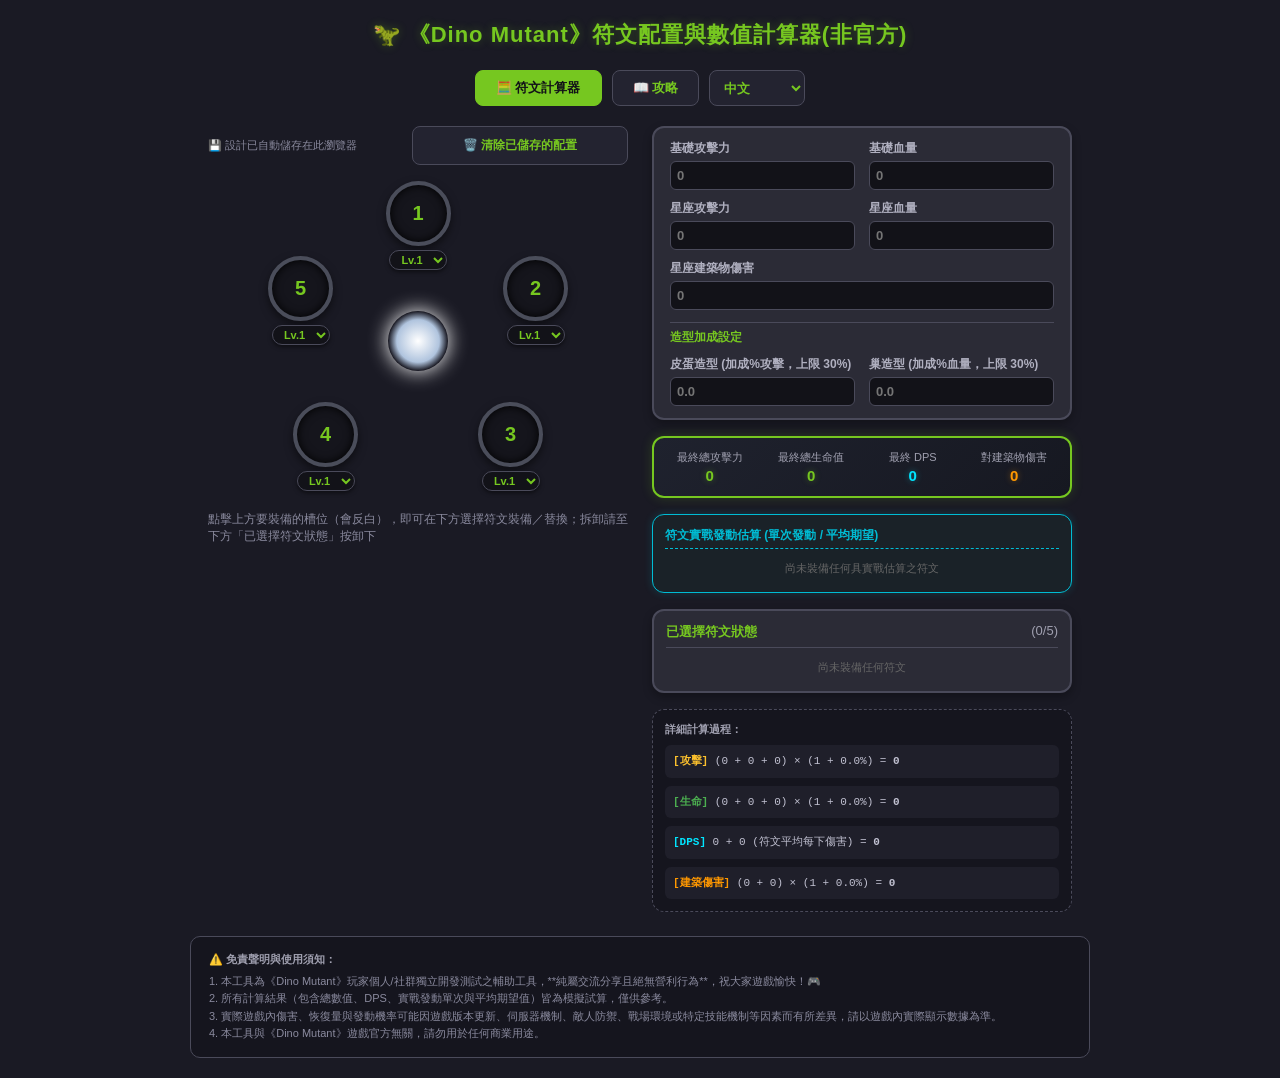
==== index.html @ c86fcb57 "版本7:拆分為多檔案(HTML/CSS/JS/資料)、新增攻略頁與泰坦資料、LocalStorage自動存檔、多國語言支援(中英西法日) Co-Authored-By: Claude Sonnet 5" ====
<!DOCTYPE html>
<html lang="zh-TW" data-i18n-title="meta.titleCalculator">
<head>
  <meta charset="UTF-8">
  <meta name="viewport" content="width=device-width, initial-scale=1.0">
  <title>《Dino Mutant》符文配置與數值計算器(非官方)</title>
  <link rel="stylesheet" href="style.css">
</head>
<body>

  <!-- 頁面頂部標題 -->
  <div class="app-header">
    <div class="app-title" data-i18n="header.calculator">🦖 《Dino Mutant》符文配置與數值計算器(非官方)</div>
  </div>

  <!-- 頁面導覽 -->
  <nav class="site-nav">
    <a href="index.html" class="active" data-i18n="nav.calculator">🧮 符文計算器</a>
    <a href="guide.html" data-i18n="nav.guide">📖 攻略</a>
    <select id="langSelect" class="lang-select" onchange="setLanguage(this.value)">
      <option value="zh">中文</option>
      <option value="en">English</option>
      <option value="es">Español</option>
      <option value="fr">Français</option>
      <option value="ja">日本語</option>
    </select>
  </nav>

  <div class="main-wrapper">
    <!-- ===== 左欄：符文槽位與選單區塊 ===== -->
    <div class="left-column">
      <!-- 設計自動儲存於瀏覽器 (LocalStorage) -->
      <div class="file-action-bar">
        <span class="autosave-hint" data-i18n="autosave.hint">💾 設計已自動儲存在此瀏覽器</span>
        <button class="action-btn" onclick="clearSavedConfig()" data-i18n="btn.clearSaved">🗑️ 清除已儲存的配置</button>
      </div>

      <!-- 5 個放置槽 -->
      <div class="slot-container">
        <div class="slot-wrapper">
          <div class="slot" data-slot-number="1" onclick="selectSlot(0)"></div>
          <select class="slot-level-select" onchange="updateSlotLevel(0, this.value)" id="level-slot-0"></select>
        </div>
        <div class="slot-wrapper">
          <div class="slot" data-slot-number="2" onclick="selectSlot(1)"></div>
          <select class="slot-level-select" onchange="updateSlotLevel(1, this.value)" id="level-slot-1"></select>
        </div>
        <div class="slot-wrapper">
          <div class="slot" data-slot-number="3" onclick="selectSlot(2)"></div>
          <select class="slot-level-select" onchange="updateSlotLevel(2, this.value)" id="level-slot-2"></select>
        </div>
        <div class="slot-wrapper">
          <div class="slot" data-slot-number="4" onclick="selectSlot(3)"></div>
          <select class="slot-level-select" onchange="updateSlotLevel(3, this.value)" id="level-slot-3"></select>
        </div>
        <div class="slot-wrapper">
          <div class="slot" data-slot-number="5" onclick="selectSlot(4)"></div>
          <select class="slot-level-select" onchange="updateSlotLevel(4, this.value)" id="level-slot-4"></select>
        </div>

        <!-- 中心特效 -->
        <div class="center-icon"></div>
      </div>

      <div class="hint" data-i18n="hint.slotSelect">點擊上方要裝備的槽位（會反白），即可在下方選擇符文裝備／替換；拆卸請至下方「已選擇符文狀態」按卸下</div>

      <!-- 符文選擇面板：點選槽位後才顯示 -->
      <div id="runePickerPanel" hidden>
        <!-- 符文展示板 -->
        <div class="rune-board">
          <div class="rune-grid" id="runeGrid"></div>
        </div>

        <!-- 品階篩選按鈕 -->
        <div class="filter-bar">
          <button class="filter-btn" data-type="普通" data-i18n="rarity.普通" onclick="toggleFilter('普通')">普通</button>
          <button class="filter-btn" data-type="稀有" data-i18n="rarity.稀有" onclick="toggleFilter('稀有')">稀有</button>
          <button class="filter-btn" data-type="史詩" data-i18n="rarity.史詩" onclick="toggleFilter('史詩')">史詩</button>
          <button class="filter-btn" data-type="獨特" data-i18n="rarity.獨特" onclick="toggleFilter('獨特')">獨特</button>
          <button class="filter-btn" data-type="傳說" data-i18n="rarity.傳說" onclick="toggleFilter('傳說')">傳說</button>
        </div>
      </div>
    </div>

    <!-- ===== 右欄：數值輸入與計算結算區塊 ===== -->
    <div class="right-column">
      <!-- 數值輸入與造型加成面板區塊 -->
      <div class="stats-panel">
        <div class="stat-input-group">
          <label for="attackInput" data-i18n="label.baseAtk">基礎攻擊力</label>
          <input type="number" id="attackInput" class="stat-input" placeholder="0" min="0" oninput="validateNumber(this, 'attack')">
        </div>
        <div class="stat-input-group">
          <label for="hpInput" data-i18n="label.baseHp">基礎血量</label>
          <input type="number" id="hpInput" class="stat-input" placeholder="0" min="0" oninput="validateNumber(this, 'hp')">
        </div>
        <div class="stat-input-group">
          <label for="astroAttackInput" data-i18n="label.astroAtk">星座攻擊力</label>
          <input type="number" id="astroAttackInput" class="stat-input" placeholder="0" min="0" oninput="validateNumber(this, 'constellationAttack')">
        </div>
        <div class="stat-input-group">
          <label for="astroHpInput" data-i18n="label.astroHp">星座血量</label>
          <input type="number" id="astroHpInput" class="stat-input" placeholder="0" min="0" oninput="validateNumber(this, 'constellationHp')">
        </div>
        <div class="stat-input-group" style="grid-column: span 2;">
          <label for="astroBuildingAtkInput" data-i18n="label.astroBuildingAtk">星座建築物傷害</label>
          <input type="number" id="astroBuildingAtkInput" class="stat-input" placeholder="0" min="0" oninput="validateNumber(this, 'constellationBuildingAtk')">
        </div>

        <!-- 造型加成選單 -->
        <div class="skin-section-title" data-i18n="label.skinSectionTitle">造型加成設定</div>
        <div class="stat-input-group">
          <label for="eggSkinInput" data-i18n="label.eggSkin">皮蛋造型 (加成%攻擊，上限 30%)</label>
          <input type="number" id="eggSkinInput" class="stat-input" placeholder="0.0" min="0" max="30" step="0.1" oninput="updateSkinBonus('atk', this.value)">
        </div>
        <div class="stat-input-group">
          <label for="nestSkinInput" data-i18n="label.nestSkin">巢造型 (加成%血量，上限 30%)</label>
          <input type="number" id="nestSkinInput" class="stat-input" placeholder="0.0" min="0" max="30" step="0.1" oninput="updateSkinBonus('hp', this.value)">
        </div>
      </div>

      <!-- 最終計算結果顯示 (4欄) -->
      <div class="result-panel">
        <div class="result-item">
          <span class="result-title" data-i18n="result.finalAtk">最終總攻擊力</span>
          <span class="result-value" id="finalAttackVal">0</span>
        </div>
        <div class="result-item">
          <span class="result-title" data-i18n="result.finalHp">最終總生命值</span>
          <span class="result-value" id="finalHpVal">0</span>
        </div>
        <div class="result-item">
          <span class="result-title" data-i18n="result.finalDps">最終 DPS</span>
          <span class="result-value dps" id="finalDpsVal">0</span>
        </div>
        <div class="result-item">
          <span class="result-title" data-i18n="result.finalBuildingAtk">對建築物傷害</span>
          <span class="result-value building" id="finalBuildingAtkVal">0</span>
        </div>
      </div>

      <!-- 觸發類符文發動效果估算面板 (動態渲染已選符文) -->
      <div class="trigger-effect-panel">
        <div class="trigger-title" data-i18n="trigger.title">符文實戰發動估算 (單次發動 / 平均期望)</div>
        <div class="trigger-row-list" id="triggerRowList">
          <div style="color: #666; font-size: 11px; text-align: center; padding: 4px;" data-i18n="trigger.empty">尚未裝備任何具實戰估算之符文</div>
        </div>
      </div>

      <!-- 已選擇符文列表 -->
      <div class="equipped-panel">
        <div class="panel-header">
          <span data-i18n="equipped.title">已選擇符文狀態</span>
          <span id="equippedCount" style="color: #a0a0b0; font-weight: normal;">(0/5)</span>
        </div>
        <div class="equipped-list" id="equippedList">
          <div style="color: #666; font-size: 11px; text-align: center; padding: 4px;" data-i18n="equipped.empty">尚未裝備任何符文</div>
        </div>
      </div>

      <!-- 詳細計算過程展開區塊 -->
      <div class="calc-detail-panel">
        <div style="font-weight: bold; color: #a0a0b0;" data-i18n="calc.title">詳細計算過程：</div>
        <div class="calc-formula" id="atkFormulaDetails">
          <span class="highlight-atk">[攻擊]</span> (0 + 0 + 0) × (1 + 0%) = 0
        </div>
        <div class="calc-formula" id="hpFormulaDetails">
          <span class="highlight-hp">[生命]</span> (0 + 0 + 0) × (1 + 0%) = 0
        </div>
        <div class="calc-formula" id="dpsFormulaDetails">
          <span class="highlight-dps">[DPS]</span> 0 + 0 (符文平均每下傷害) = 0
        </div>
        <div class="calc-formula" id="buildingAtkFormulaDetails">
          <span class="highlight-building">[建築傷害]</span> (0 + 0) × (1 + 0%) = 0
        </div>
      </div>
    </div>
  </div>

  <!-- 免責聲明區塊 -->
  <div class="disclaimer-container">
    <div class="disclaimer-title" data-i18n="disclaimer.title">⚠️ 免責聲明與使用須知：</div>
    <div data-i18n="disclaimer.calc.line1">1. 本工具為《Dino Mutant》玩家個人/社群獨立開發測試之輔助工具，**純屬交流分享且絕無營利行為**，祝大家遊戲愉快！🎮</div>
    <div data-i18n="disclaimer.calc.line2">2. 所有計算結果（包含總數值、DPS、實戰發動單次與平均期望值）皆為模擬試算，僅供參考。</div>
    <div data-i18n="disclaimer.calc.line3">3. 實際遊戲內傷害、恢復量與發動機率可能因遊戲版本更新、伺服器機制、敵人防禦、戰場環境或特定技能機制等因素而有所差異，請以遊戲內實際顯示數據為準。</div>
    <div data-i18n="disclaimer.calc.line4">4. 本工具與《Dino Mutant》遊戲官方無關，請勿用於任何商業用途。</div>
  </div>

  <script src="i18n.js"></script>
  <script src="runes-data.js"></script>
  <script src="app.js"></script>
</body>
</html>
---- style.css ----
:root {
  --bg-color: #1a1a24;
  --panel-bg: #2b2b36;
  --border-color: #4a4a5a;

  /* 品階顏色定義 */
  --common: #a0a0a0;     /* 普通 - 灰色 */
  --rare: #4caf50;       /* 稀有 - 綠色 */
  --epic: #fbc02d;       /* 史詩 - 黃色 */
  --unique: #e65100;     /* 獨特 - 橘黃色 */
  --legendary: #d32f2f;  /* 傳說 - 紅色 */
}

* {
  box-sizing: border-box;
  user-select: none;
}

body {
  margin: 0;
  padding: 20px;
  background-color: var(--bg-color);
  color: #fff;
  font-family: Arial, sans-serif;
  display: flex;
  flex-direction: column;
  align-items: center;
  min-height: 100vh;
}

/* 頁面大標題 */
.app-header {
  text-align: center;
  margin-bottom: 20px;
}

.app-title {
  font-size: 22px;
  font-weight: bold;
  color: #76c720;
  letter-spacing: 1px;
  text-shadow: 0 0 10px rgba(118, 199, 32, 0.3);
}

/* 頁面導覽列 */
.site-nav {
  display: flex;
  gap: 10px;
  margin-bottom: 20px;
}

.site-nav a {
  padding: 8px 20px;
  border: 1.5px solid var(--border-color);
  border-radius: 8px;
  background-color: #232330;
  color: #76c720;
  font-size: 13px;
  font-weight: bold;
  text-decoration: none;
  transition: all 0.2s;
}

.site-nav a:hover {
  background-color: #2c2c3d;
  border-color: #76c720;
  box-shadow: 0 0 8px rgba(118, 199, 32, 0.3);
}

.site-nav a.active {
  background-color: #76c720;
  color: #121218;
  border-color: #76c720;
}

.lang-select {
  margin-left: auto;
  background-color: #232330;
  border: 1.5px solid var(--border-color);
  border-radius: 8px;
  color: #76c720;
  padding: 8px 10px;
  font-size: 13px;
  font-weight: bold;
  cursor: pointer;
  outline: none;
}

.lang-select:focus {
  border-color: #76c720;
}

/* 主容器：採用左右雙欄 Flex 佈局 */
.main-wrapper {
  display: flex;
  gap: 24px;
  width: 100%;
  max-width: 900px;
  justify-content: center;
  align-items: flex-start;
}

/* 左欄：符文槽位與選單清單 */
.left-column {
  flex: 1;
  max-width: 420px;
  display: flex;
  flex-direction: column;
  align-items: center;
  gap: 16px;
}

/* 右欄：數值輸入與計算結果 */
.right-column {
  flex: 1;
  max-width: 420px;
  display: flex;
  flex-direction: column;
  align-items: center;
  gap: 16px;
}

/* 螢幕較小時自動轉為單欄 */
@media (max-width: 820px) {
  .main-wrapper {
    flex-direction: column;
    align-items: center;
  }
}

/* 存檔 / 載入按鈕區塊 */
.file-action-bar {
  width: 100%;
  display: flex;
  gap: 10px;
  justify-content: space-between;
}

.action-btn {
  flex: 1;
  padding: 10px;
  border: 1.5px solid var(--border-color);
  border-radius: 8px;
  background-color: #232330;
  color: #76c720;
  font-size: 12px;
  font-weight: bold;
  cursor: pointer;
  display: flex;
  justify-content: center;
  align-items: center;
  gap: 6px;
  transition: all 0.2s;
}

.action-btn:hover {
  background-color: #2c2c3d;
  border-color: #76c720;
  box-shadow: 0 0 8px rgba(118, 199, 32, 0.3);
}

.autosave-hint {
  flex: 1;
  display: flex;
  align-items: center;
  font-size: 11px;
  color: #8a8a9e;
}

/* 頂部：5個放置槽 (環狀/五角佈局) */
.slot-container {
  position: relative;
  width: 320px;
  height: 320px;
  display: flex;
  justify-content: center;
  align-items: center;
}

.center-icon {
  width: 60px;
  height: 60px;
  border-radius: 50%;
  background: radial-gradient(circle, #fff 0%, #b0c4de 50%, transparent 70%);
  box-shadow: 0 0 20px #fff;
  animation: pulse 2s infinite alternate;
}

@keyframes pulse {
  0% { opacity: 0.6; transform: scale(0.9); }
  100% { opacity: 1; transform: scale(1.1); }
}

/* 單個槽位+下拉選單的組合容器 */
.slot-wrapper {
  position: absolute;
  display: flex;
  flex-direction: column;
  align-items: center;
  gap: 4px;
}

/* 5個槽位的環形定位 */
.slot-wrapper:nth-child(1) { top: 0px; left: 127.5px; }                 /* 順序 1: 正上 */
.slot-wrapper:nth-child(2) { top: 75px; right: 10px; }                 /* 順序 2: 右上 */
.slot-wrapper:nth-child(3) { bottom: 10px; right: 35px; }              /* 順序 3: 右下 */
.slot-wrapper:nth-child(4) { bottom: 10px; left: 35px; }               /* 順序 4: 左下 */
.slot-wrapper:nth-child(5) { top: 75px; left: 10px; }                  /* 順序 5: 左上 */

.slot {
  width: 65px;
  height: 65px;
  background-color: #15151c;
  border: 4px solid #4a4d5a;
  border-radius: 50%;
  display: flex;
  justify-content: center;
  align-items: center;
  cursor: pointer;
  box-shadow: inset 0 0 10px #000, 0 4px 8px rgba(0,0,0,0.5);
  transition: all 0.2s ease;
  overflow: hidden;
  font-size: 20px;
  font-weight: bold;
  color: #76c720;
}

.slot::after {
  content: attr(data-slot-number);
}

.slot.filled::after {
  content: "";
}

.slot.selecting {
  border-color: #ffd23f;
  box-shadow: inset 0 0 10px #000, 0 0 12px #ffd23f, 0 4px 8px rgba(0,0,0,0.5);
  transform: scale(1.08);
}

.slot-level-select {
  background-color: #121218;
  color: #76c720;
  border: 1.5px solid var(--border-color);
  border-radius: 10px;
  padding: 2px 4px;
  font-size: 11px;
  font-weight: bold;
  cursor: pointer;
  outline: none;
  box-shadow: 0 2px 4px rgba(0,0,0,0.5);
  text-align: center;
}

.slot-level-select:focus {
  border-color: #76c720;
}

/* 數值輸入與造型面板區塊 */
.stats-panel {
  width: 100%;
  background-color: var(--panel-bg);
  border: 2px solid var(--border-color);
  border-radius: 12px;
  padding: 12px 16px;
  display: grid;
  grid-template-columns: 1fr 1fr;
  gap: 10px 14px;
  box-shadow: 0 4px 10px rgba(0,0,0,0.3);
}

.stat-input-group {
  display: flex;
  flex-direction: column;
  gap: 4px;
}

.stat-input-group label {
  font-size: 12px;
  color: #b0b0c0;
  font-weight: bold;
}

.stat-input, .skin-select {
  background-color: #121218;
  border: 1.5px solid var(--border-color);
  border-radius: 6px;
  color: #fff;
  padding: 6px 6px;
  font-size: 13px;
  font-weight: bold;
  outline: none;
  transition: border-color 0.2s;
}

.stat-input:focus, .skin-select:focus {
  border-color: #76c720;
}

.stat-input::-webkit-outer-spin-button,
.stat-input::-webkit-inner-spin-button {
  -webkit-appearance: none;
  margin: 0;
}
.stat-input[type=number] {
  -moz-appearance: textfield;
}

/* 造型選擇分隔線 */
.skin-section-title {
  grid-column: span 2;
  font-size: 12px;
  font-weight: bold;
  color: #76c720;
  border-top: 1px solid var(--border-color);
  padding-top: 6px;
  margin-top: 2px;
}

/* 最終計算結果展示面板 */
.result-panel {
  width: 100%;
  background: linear-gradient(135deg, #1f222e, #161821);
  border: 2px solid #76c720;
  border-radius: 12px;
  padding: 12px 8px;
  display: grid;
  grid-template-columns: repeat(4, 1fr);
  gap: 6px;
  align-items: center;
  box-shadow: 0 0 12px rgba(118, 199, 32, 0.2);
}

.result-item {
  display: flex;
  flex-direction: column;
  align-items: center;
  gap: 2px;
  text-align: center;
}

.result-title {
  font-size: 11px;
  color: #a0a0b0;
  white-space: nowrap;
}

.result-value {
  font-size: 15px;
  font-weight: bold;
  color: #76c720;
  text-shadow: 0 0 6px rgba(118, 199, 32, 0.4);
}

.result-value.dps {
  color: #00e5ff;
  text-shadow: 0 0 6px rgba(0, 229, 255, 0.4);
}

.result-value.building {
  color: #ff9800;
  text-shadow: 0 0 6px rgba(255, 152, 0, 0.4);
}

/* 已選擇符文列表面板 */
.equipped-panel {
  width: 100%;
  background-color: var(--panel-bg);
  border: 2px solid var(--border-color);
  border-radius: 12px;
  padding: 12px;
  box-shadow: 0 4px 10px rgba(0,0,0,0.3);
  display: flex;
  flex-direction: column;
  gap: 8px;
}

.panel-header {
  font-size: 13px;
  font-weight: bold;
  color: #76c720;
  border-bottom: 1px solid var(--border-color);
  padding-bottom: 6px;
  display: flex;
  justify-content: space-between;
}

.equipped-list {
  display: flex;
  flex-direction: column;
  gap: 6px;
}

.equipped-item {
  display: flex;
  justify-content: space-between;
  align-items: center;
  background-color: #1a1a24;
  padding: 6px 10px;
  border-radius: 6px;
  font-size: 12px;
}

.equipped-item-info {
  display: flex;
  align-items: center;
  gap: 8px;
}

.equipped-slot-tag {
  background-color: #4a4d5a;
  color: #fff;
  border-radius: 50%;
  width: 20px;
  height: 20px;
  display: flex;
  justify-content: center;
  align-items: center;
  font-weight: bold;
  font-size: 11px;
}

.equipped-effect {
  color: #a0a0b0;
  font-size: 11px;
}

.remove-btn {
  color: #ff5252;
  cursor: pointer;
  font-weight: bold;
  padding: 2px 6px;
  border-radius: 4px;
  background-color: rgba(255, 82, 82, 0.1);
}
.remove-btn:hover {
  background-color: rgba(255, 82, 82, 0.25);
}

/* 觸發能力恢復與傷害估算面板 */
.trigger-effect-panel {
  width: 100%;
  background-color: #1a2228;
  border: 1.5px solid #00bcd4;
  border-radius: 12px;
  padding: 12px;
  display: flex;
  flex-direction: column;
  gap: 8px;
  box-shadow: 0 0 8px rgba(0, 188, 212, 0.2);
}

.trigger-title {
  font-size: 12px;
  font-weight: bold;
  color: #00bcd4;
  border-bottom: 1px dashed #00bcd4;
  padding-bottom: 4px;
}

.trigger-row-list {
  display: flex;
  flex-direction: column;
  gap: 8px;
}

.trigger-row {
  display: flex;
  justify-content: space-between;
  align-items: center;
  font-size: 12px;
  color: #d0e8f0;
  background-color: rgba(0, 0, 0, 0.2);
  padding: 6px 8px;
  border-radius: 6px;
}

.trigger-val-container {
  display: flex;
  flex-direction: column;
  align-items: flex-end;
  gap: 2px;
}

.trigger-val {
  color: #00e5ff;
  font-weight: bold;
}

.trigger-avg {
  color: #ffca28;
  font-size: 11px;
}

/* 計算過程面板 */
.calc-detail-panel {
  width: 100%;
  background-color: #15151e;
  border: 1.5px dashed var(--border-color);
  border-radius: 12px;
  padding: 12px;
  font-size: 11px;
  color: #c0c0d0;
  display: flex;
  flex-direction: column;
  gap: 8px;
}

.calc-formula {
  background-color: #1f1f2a;
  padding: 8px;
  border-radius: 6px;
  font-family: monospace;
  line-height: 1.5;
}

.highlight-atk { color: #fbc02d; font-weight: bold; }
.highlight-hp { color: #4caf50; font-weight: bold; }
.highlight-dps { color: #00e5ff; font-weight: bold; }
.highlight-building { color: #ff9800; font-weight: bold; }

/* 符文展示板 */
.rune-board {
  width: 100%;
  height: 220px;
  background-color: var(--panel-bg);
  border: 3px solid var(--border-color);
  border-radius: 12px;
  padding: 12px;
  box-shadow: 0 8px 16px rgba(0,0,0,0.4);
  box-sizing: border-box;
  overflow-y: auto;
}

.rune-board::-webkit-scrollbar {
  width: 6px;
}
.rune-board::-webkit-scrollbar-thumb {
  background: var(--border-color);
  border-radius: 3px;
}

.rune-grid {
  display: flex;
  flex-wrap: wrap;
  gap: 10px;
  justify-content: flex-start;
  align-content: flex-start;
}

/* 符文卡片通用樣式 */
.rune-item {
  width: 72px;
  height: 72px;
  border-radius: 10px;
  display: flex;
  justify-content: center;
  align-items: center;
  font-weight: bold;
  font-size: 13px;
  padding: 4px;
  text-align: center;
  word-break: break-all;
  cursor: pointer;
  box-shadow: 0 4px 6px rgba(0,0,0,0.3);
  border: 2px solid #000;
  transition: transform 0.1s, opacity 0.2s;
  text-shadow: 1px 1px 2px #000;
  box-sizing: border-box;
  flex-shrink: 0;
}

.rune-item:hover {
  transform: scale(1.04);
}

.rune-item.equipped {
  opacity: 0.3;
  filter: grayscale(80%);
  cursor: not-allowed;
}

.slot .rune-item {
  border-radius: 50%;
  border: none;
  box-shadow: none;
}

/* 品階對應顏色樣式 */
.rarity-普通 { background: linear-gradient(135deg, #707070, #404040); border-color: var(--common); }
.rarity-稀有 { background: linear-gradient(135deg, #388e3c, #1b5e20); border-color: var(--rare); }
.rarity-史詩 { background: linear-gradient(135deg, #fbc02d, #f57f17); border-color: var(--epic); color: #000; text-shadow: none; }
.rarity-獨特 { background: linear-gradient(135deg, #e65100, #bf360c); border-color: var(--unique); }
.rarity-傳說 { background: linear-gradient(135deg, #d32f2f, #b71c1c); border-color: var(--legendary); }

/* 底部：品階篩選按鈕 */
.filter-bar {
  display: flex;
  justify-content: space-between;
  width: 100%;
  background-color: #1f1f28;
  padding: 8px;
  border-radius: 8px;
  gap: 6px;
  box-sizing: border-box;
}

.filter-btn {
  flex: 1;
  padding: 8px 0;
  border: none;
  border-radius: 6px;
  font-weight: bold;
  font-size: 13px;
  cursor: pointer;
  color: #fff;
  opacity: 0.6;
  transition: all 0.2s;
}

.filter-btn.active {
  opacity: 1;
  transform: translateY(-2px);
  box-shadow: 0 0 8px currentColor;
}

.filter-btn[data-type="普通"] { background-color: var(--common); color: #000; }
.filter-btn[data-type="稀有"] { background-color: var(--rare); }
.filter-btn[data-type="史詩"] { background-color: var(--epic); color: #000; }
.filter-btn[data-type="獨特"] { background-color: var(--unique); }
.filter-btn[data-type="傳說"] { background-color: var(--legendary); }

.hint {
  font-size: 12px;
  color: #8a8a9e;
  margin-top: -6px;
}

/* 攻略頁：條列說明 */
.guide-list {
  margin: 0;
  padding-left: 18px;
  font-size: 13px;
  line-height: 1.7;
  color: #d0d0e0;
}

.guide-list li {
  margin-bottom: 6px;
}

/* 攻略頁：資料表格 */
.guide-table {
  width: 100%;
  border-collapse: collapse;
  font-size: 12px;
}

.guide-table th, .guide-table td {
  padding: 6px 10px;
  text-align: center;
  border-bottom: 1px solid var(--border-color);
  white-space: nowrap;
}

.guide-table th {
  background-color: #1a1a24;
  color: #76c720;
  position: sticky;
  top: 0;
  z-index: 1;
}

.guide-table tbody tr:hover {
  background-color: rgba(118, 199, 32, 0.08);
}

.guide-table-scroll {
  max-height: 420px;
  overflow-y: auto;
  border: 1px solid var(--border-color);
  border-radius: 8px;
}

.guide-table-scroll::-webkit-scrollbar {
  width: 6px;
}
.guide-table-scroll::-webkit-scrollbar-thumb {
  background: var(--border-color);
  border-radius: 3px;
}

/* 免責聲明區塊樣式 */
.disclaimer-container {
  width: 100%;
  max-width: 900px;
  margin-top: 24px;
  padding: 14px 18px;
  background-color: #15151e;
  border: 1px solid var(--border-color);
  border-radius: 10px;
  color: #8a8a9e;
  font-size: 11px;
  line-height: 1.6;
}

.disclaimer-title {
  font-weight: bold;
  color: #a0a0b0;
  margin-bottom: 4px;
  display: flex;
  align-items: center;
  gap: 6px;
}
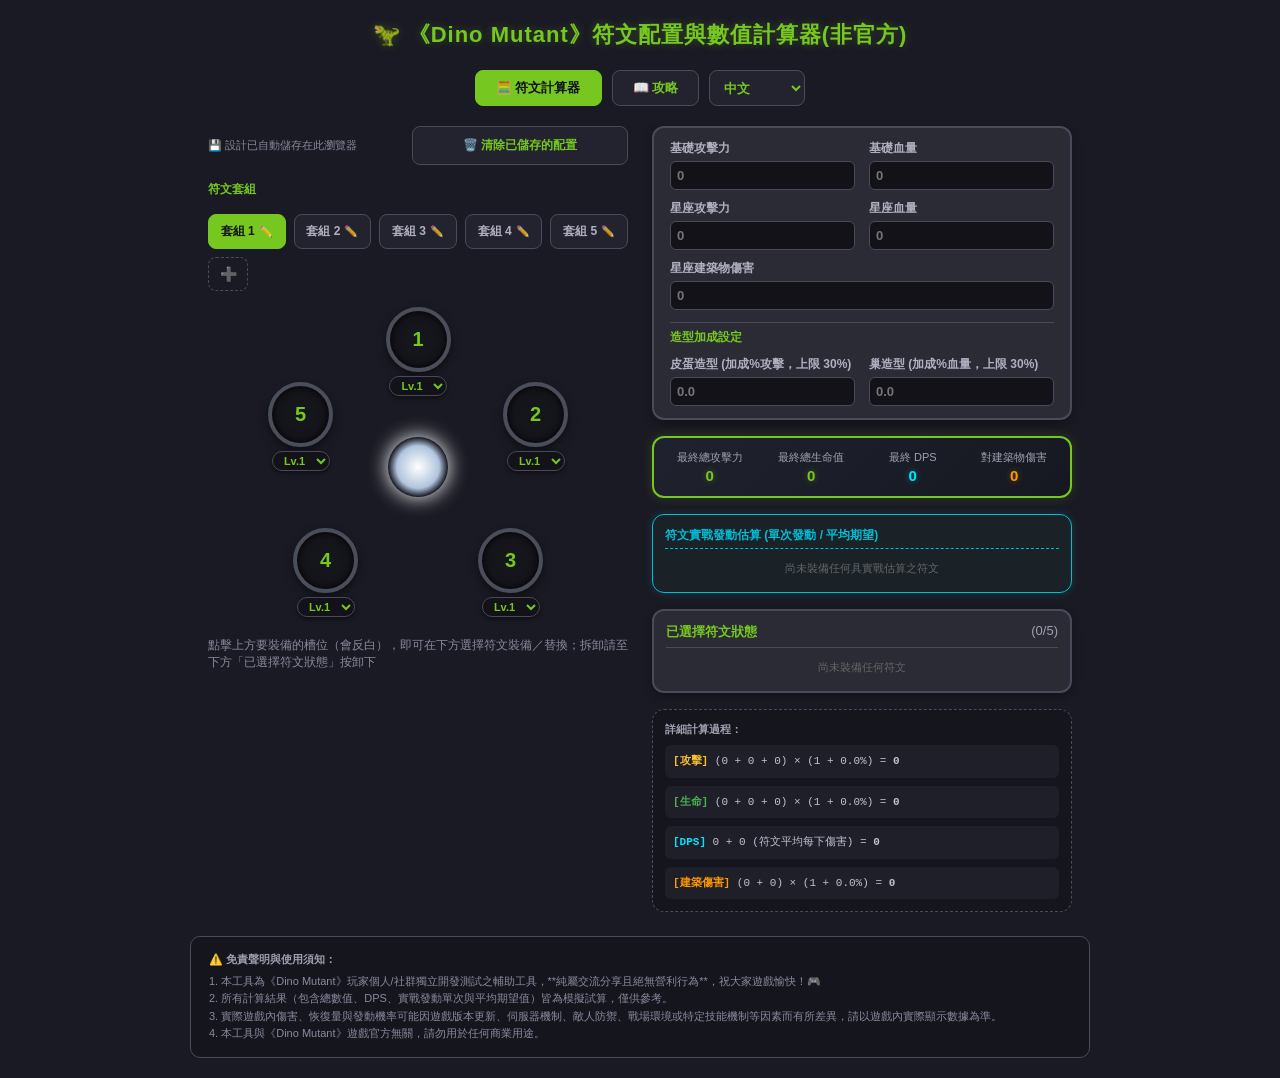
==== commit 4a62510d: "版本8:新增符文套組功能(預設5套可各自命名，可手動新增至最多12套並刪除新增的套組) Co-Authored-By: Claude Sonnet 5 <noreply@anthropic.com>" ====
--- a/index.html
+++ b/index.html
@@ -34,6 +34,10 @@
         <span class="autosave-hint" data-i18n="autosave.hint">💾 設計已自動儲存在此瀏覽器</span>
         <button class="action-btn" onclick="clearSavedConfig()" data-i18n="btn.clearSaved">🗑️ 清除已儲存的配置</button>
       </div>
+
+      <!-- 符文套組頁籤 (預設 5 套，可手動新增到最多 12 套，各自可命名) -->
+      <div class="set-section-title" data-i18n="sets.title">符文套組</div>
+      <div class="set-tabs" id="setTabs"></div>
 
       <!-- 5 個放置槽 -->
       <div class="slot-container">
--- a/style.css
+++ b/style.css
@@ -88,6 +88,99 @@
 
 .lang-select:focus {
   border-color: #76c720;
+}
+
+/* 符文套組頁籤 */
+.set-section-title {
+  font-size: 12px;
+  font-weight: bold;
+  color: #76c720;
+  align-self: flex-start;
+}
+
+.set-tabs {
+  width: 100%;
+  display: flex;
+  flex-wrap: wrap;
+  gap: 8px;
+}
+
+.set-tab {
+  flex: 1;
+  min-width: 70px;
+  display: flex;
+  align-items: center;
+  justify-content: center;
+  gap: 4px;
+  padding: 8px 6px;
+  border: 1.5px solid var(--border-color);
+  border-radius: 8px;
+  background-color: #232330;
+  color: #b0b0c0;
+  font-size: 12px;
+  font-weight: bold;
+  cursor: pointer;
+  transition: all 0.2s;
+}
+
+.set-tab:hover {
+  border-color: #76c720;
+}
+
+.set-tab.active {
+  background-color: #76c720;
+  color: #121218;
+  border-color: #76c720;
+}
+
+.set-tab-name {
+  overflow: hidden;
+  text-overflow: ellipsis;
+  white-space: nowrap;
+  max-width: 90px;
+}
+
+.set-tab-edit {
+  cursor: pointer;
+  opacity: 0.8;
+  font-size: 11px;
+}
+
+.set-tab-edit:hover {
+  opacity: 1;
+}
+
+.set-tab-delete {
+  cursor: pointer;
+  opacity: 0.7;
+  font-size: 11px;
+  color: #ff5252;
+}
+
+.set-tab-delete:hover {
+  opacity: 1;
+}
+
+.set-tab-add {
+  flex: 0 0 auto;
+  min-width: 40px;
+  display: flex;
+  align-items: center;
+  justify-content: center;
+  padding: 8px 10px;
+  border: 1.5px dashed var(--border-color);
+  border-radius: 8px;
+  background-color: transparent;
+  color: #76c720;
+  font-size: 14px;
+  font-weight: bold;
+  cursor: pointer;
+  transition: all 0.2s;
+}
+
+.set-tab-add:hover {
+  border-color: #76c720;
+  background-color: rgba(118, 199, 32, 0.1);
 }
 
 /* 主容器：採用左右雙欄 Flex 佈局 */
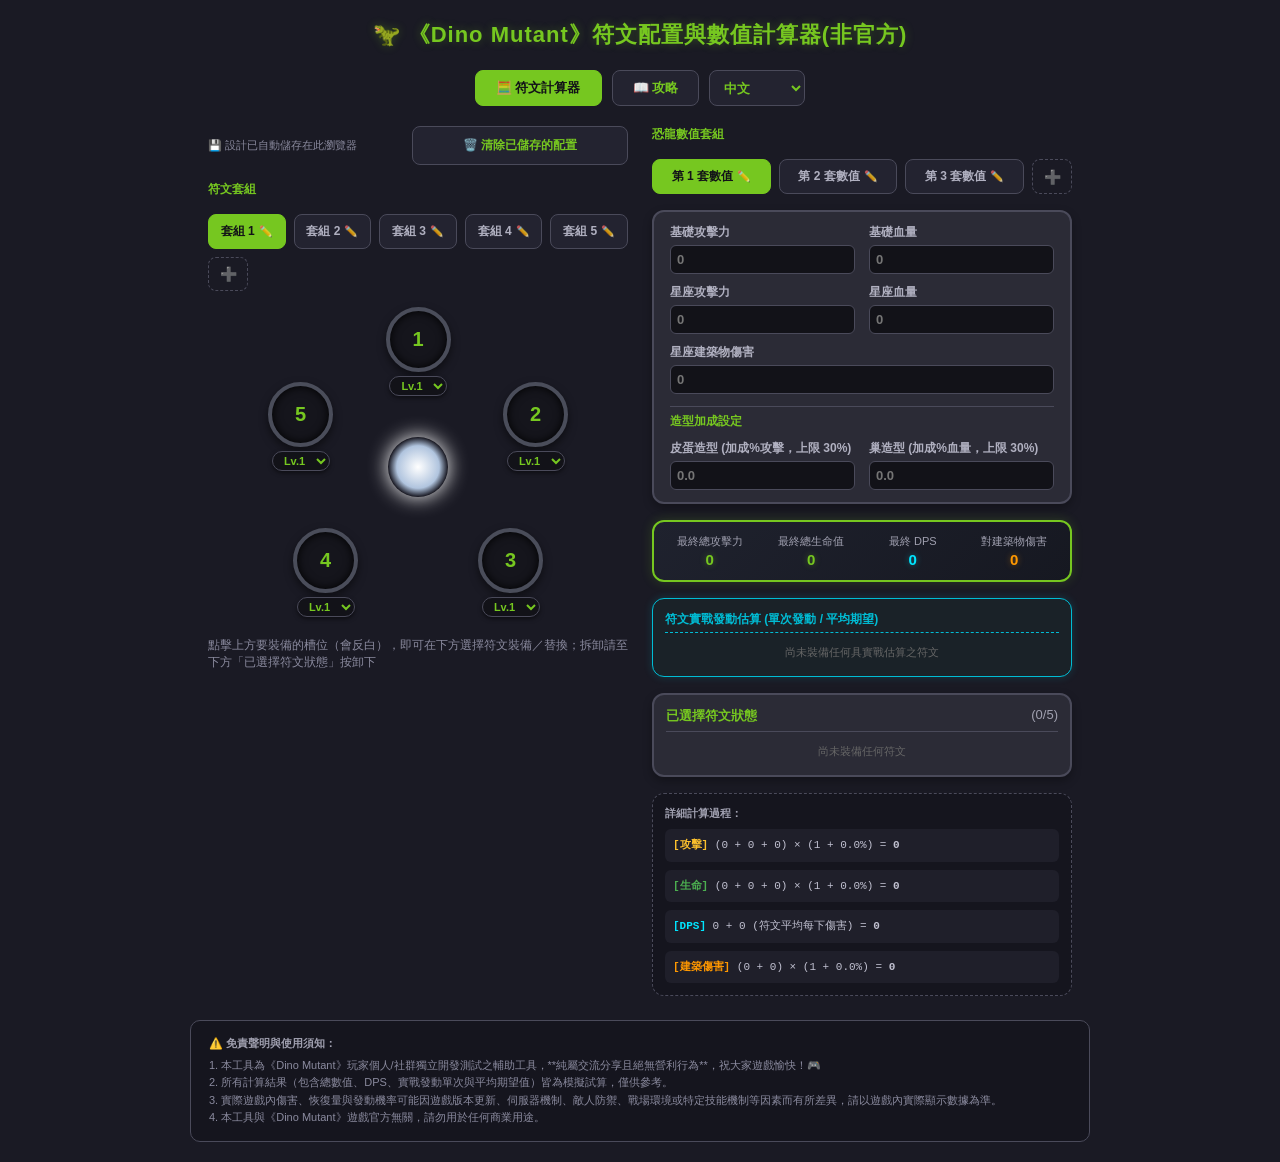
==== commit fec2804c: "版本9:新增恐龍數值套組功能(預設3套可各自命名，可手動新增至最多5套並刪除新增的套組，與符文套組各自獨立切換) Co-Authored-By: Claude Sonnet 5 <noreply@an" ====
--- a/index.html
+++ b/index.html
@@ -88,6 +88,10 @@
 
     <!-- ===== 右欄：數值輸入與計算結算區塊 ===== -->
     <div class="right-column">
+      <!-- 恐龍數值套組頁籤 (預設 3 套，可手動新增到最多 5 套，各自可命名) -->
+      <div class="set-section-title" data-i18n="statSets.title">恐龍數值套組</div>
+      <div class="set-tabs" id="statSetTabs"></div>
+
       <!-- 數值輸入與造型加成面板區塊 -->
       <div class="stats-panel">
         <div class="stat-input-group">
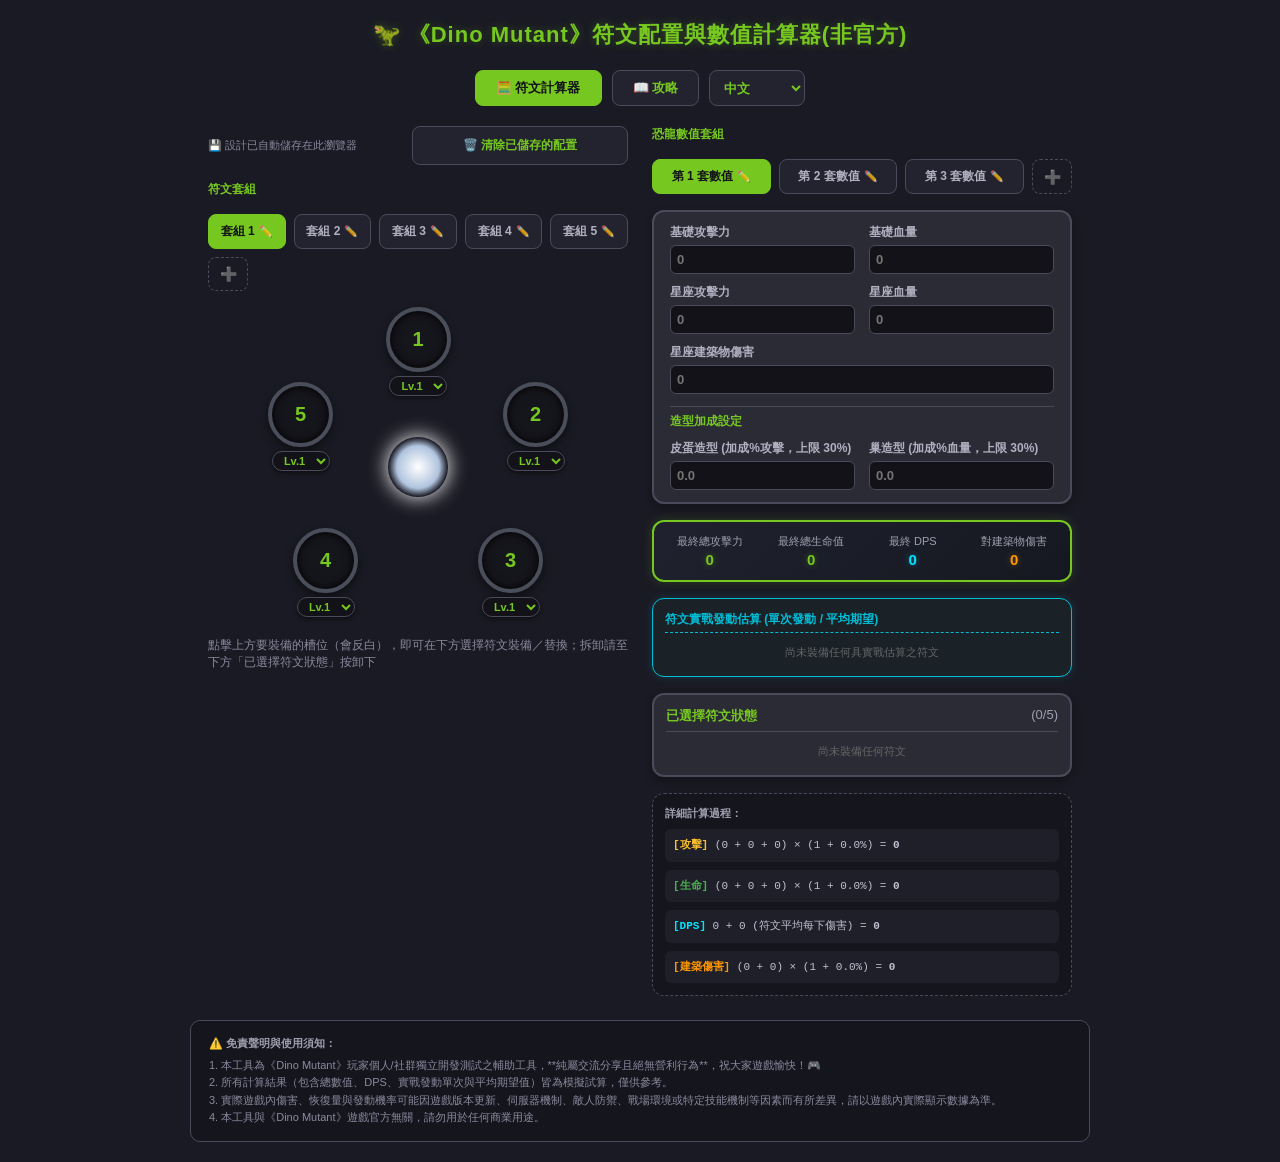
==== commit 40d9b4bb: "版本11:標題恐龍圖示改為隱藏的管理員入口(點🦖進/admin，其餘文字不觸發) Co-Authored-By: Claude Sonnet 5 <noreply@anthropic.com>" ====
--- a/index.html
+++ b/index.html
@@ -10,7 +10,7 @@
 
   <!-- 頁面頂部標題 -->
   <div class="app-header">
-    <div class="app-title" data-i18n="header.calculator">🦖 《Dino Mutant》符文配置與數值計算器(非官方)</div>
+    <div class="app-title"><span class="admin-trigger" onclick="location.href='/admin'">🦖</span> <span data-i18n="header.calculator">《Dino Mutant》符文配置與數值計算器(非官方)</span></div>
   </div>
 
   <!-- 頁面導覽 -->
--- a/style.css
+++ b/style.css
@@ -40,6 +40,10 @@
   color: #76c720;
   letter-spacing: 1px;
   text-shadow: 0 0 10px rgba(118, 199, 32, 0.3);
+}
+
+.admin-trigger {
+  cursor: pointer;
 }
 
 /* 頁面導覽列 */
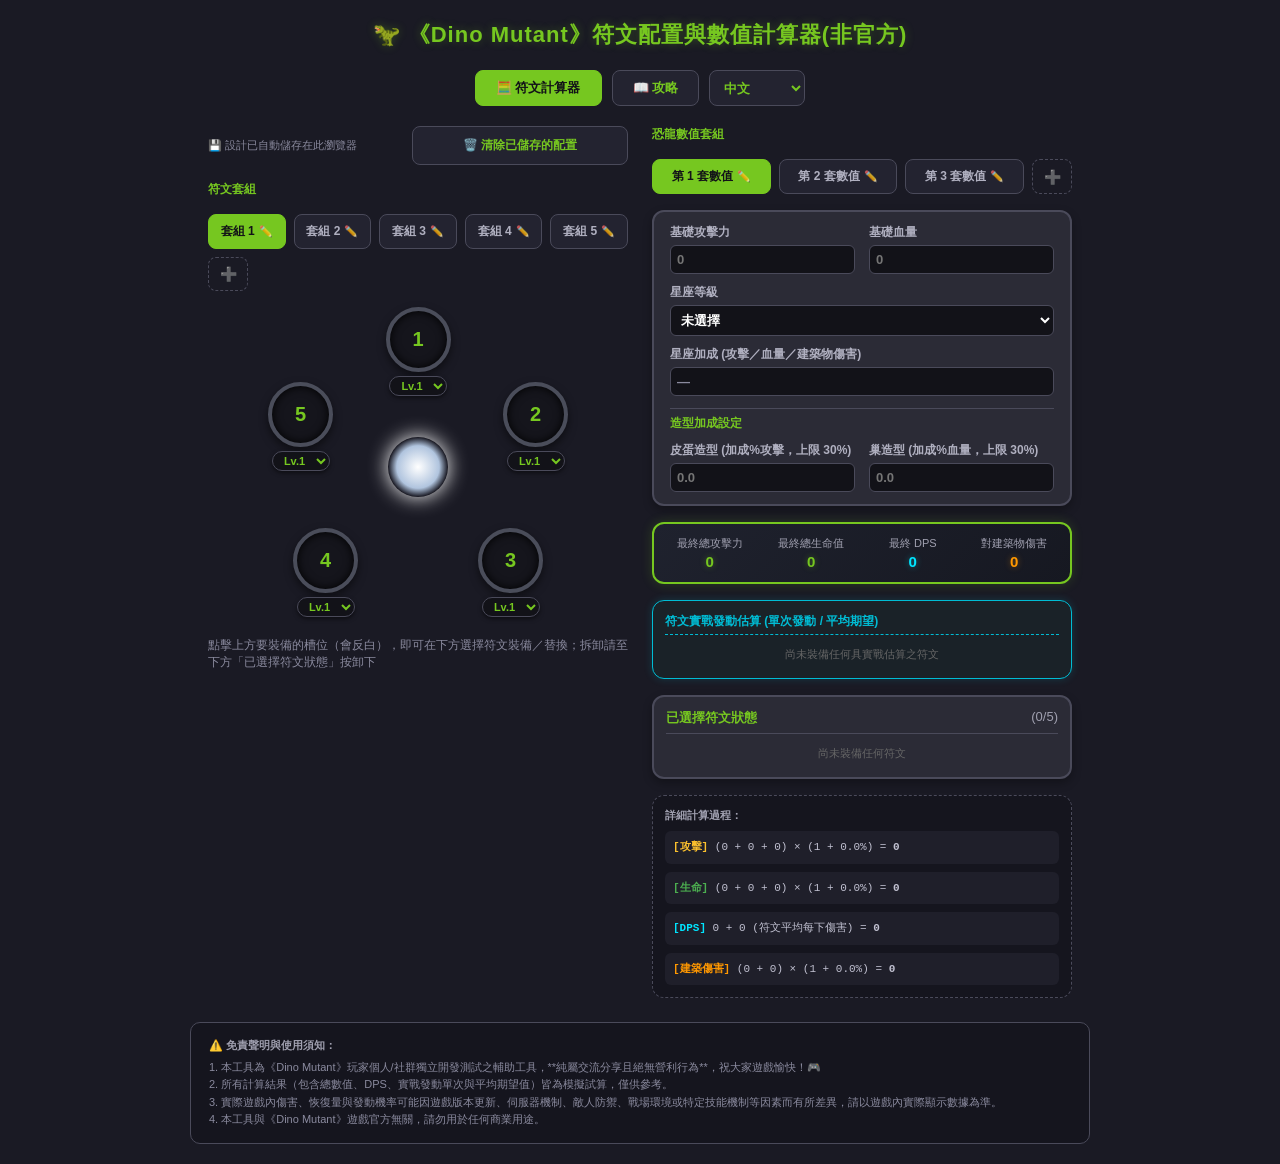
==== commit b6d193b8: "版本14:星座等級下拉選單新增建築物傷害欄位(攻擊/血量/建傷三項數值統一由星座等級自動帶入) Co-Authored-By: Claude Sonnet 5 <noreply@anthropic.c" ====
--- a/index.html
+++ b/index.html
@@ -102,17 +102,13 @@
           <label for="hpInput" data-i18n="label.baseHp">基礎血量</label>
           <input type="number" id="hpInput" class="stat-input" placeholder="0" min="0" oninput="validateNumber(this, 'hp')">
         </div>
-        <div class="stat-input-group">
-          <label for="astroAttackInput" data-i18n="label.astroAtk">星座攻擊力</label>
-          <input type="number" id="astroAttackInput" class="stat-input" placeholder="0" min="0" oninput="validateNumber(this, 'constellationAttack')">
-        </div>
-        <div class="stat-input-group">
-          <label for="astroHpInput" data-i18n="label.astroHp">星座血量</label>
-          <input type="number" id="astroHpInput" class="stat-input" placeholder="0" min="0" oninput="validateNumber(this, 'constellationHp')">
+        <div class="stat-input-group" style="grid-column: span 2;">
+          <label for="astroLevelSelect" data-i18n="label.astroLevel">星座等級</label>
+          <select id="astroLevelSelect" class="stat-input" onchange="updateConstellationLevel(this.value)"></select>
         </div>
         <div class="stat-input-group" style="grid-column: span 2;">
-          <label for="astroBuildingAtkInput" data-i18n="label.astroBuildingAtk">星座建築物傷害</label>
-          <input type="number" id="astroBuildingAtkInput" class="stat-input" placeholder="0" min="0" oninput="validateNumber(this, 'constellationBuildingAtk')">
+          <label data-i18n="label.astroLevelStats">星座加成 (攻擊／血量／建築物傷害)</label>
+          <div id="astroLevelStatsDisplay" class="stat-input" style="display:flex; align-items:center; color:#8a8a9e;">—</div>
         </div>
 
         <!-- 造型加成選單 -->
@@ -196,6 +192,7 @@
 
   <script src="i18n.js"></script>
   <script src="runes-data.js"></script>
+  <script src="constellation-data.js"></script>
   <script src="app.js"></script>
 </body>
 </html>
--- a/style.css
+++ b/style.css
@@ -776,8 +776,16 @@
 .guide-table-scroll {
   max-height: 420px;
   overflow-y: auto;
+  overflow-x: auto;
   border: 1px solid var(--border-color);
   border-radius: 8px;
+}
+
+.guide-table thead tr:first-child th {
+  top: 0;
+}
+.guide-table thead tr:nth-child(2) th {
+  top: 31px;
 }
 
 .guide-table-scroll::-webkit-scrollbar {
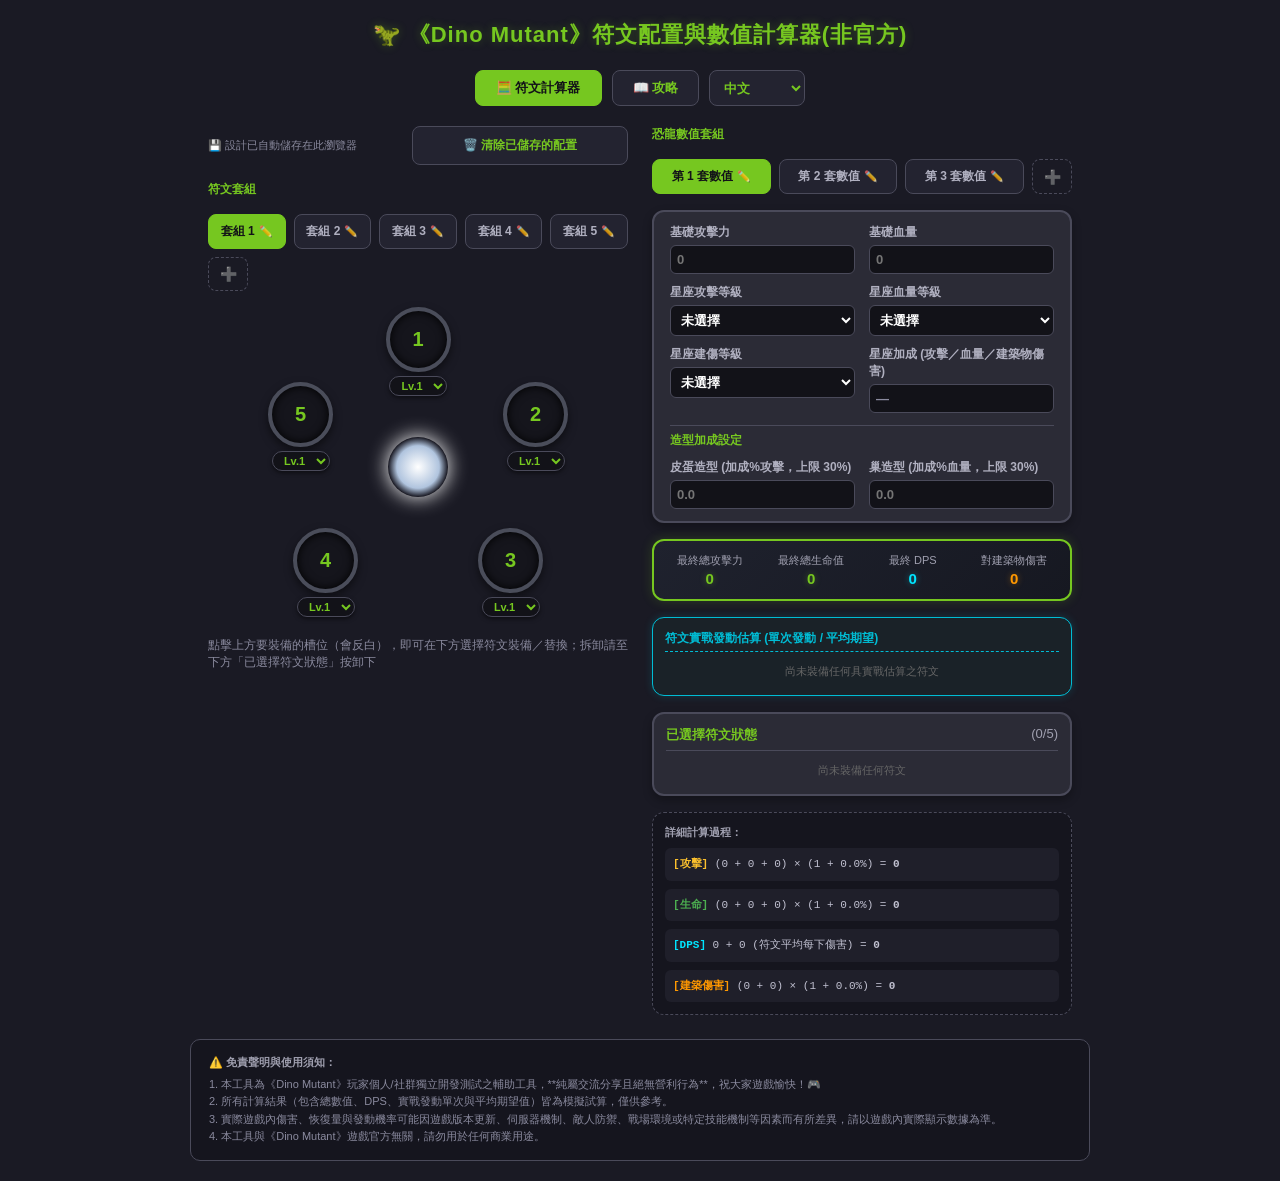
==== commit c499ce3b: "版本15:星座攻擊/血量/建傷改為各自獨立的等級下拉選單(三條路線可各自選不同等級，不再共用單一星座等級) Co-Authored-By: Claude Sonnet 5 <noreply@anthr" ====
--- a/index.html
+++ b/index.html
@@ -102,11 +102,19 @@
           <label for="hpInput" data-i18n="label.baseHp">基礎血量</label>
           <input type="number" id="hpInput" class="stat-input" placeholder="0" min="0" oninput="validateNumber(this, 'hp')">
         </div>
-        <div class="stat-input-group" style="grid-column: span 2;">
-          <label for="astroLevelSelect" data-i18n="label.astroLevel">星座等級</label>
-          <select id="astroLevelSelect" class="stat-input" onchange="updateConstellationLevel(this.value)"></select>
-        </div>
-        <div class="stat-input-group" style="grid-column: span 2;">
+        <div class="stat-input-group">
+          <label for="astroAtkLevelSelect" data-i18n="label.astroAtkLevel">星座攻擊等級</label>
+          <select id="astroAtkLevelSelect" class="stat-input" onchange="updateConstellationAtkLevel(this.value)"></select>
+        </div>
+        <div class="stat-input-group">
+          <label for="astroHpLevelSelect" data-i18n="label.astroHpLevel">星座血量等級</label>
+          <select id="astroHpLevelSelect" class="stat-input" onchange="updateConstellationHpLevel(this.value)"></select>
+        </div>
+        <div class="stat-input-group">
+          <label for="astroBuildLevelSelect" data-i18n="label.astroBuildLevel">星座建傷等級</label>
+          <select id="astroBuildLevelSelect" class="stat-input" onchange="updateConstellationBuildLevel(this.value)"></select>
+        </div>
+        <div class="stat-input-group">
           <label data-i18n="label.astroLevelStats">星座加成 (攻擊／血量／建築物傷害)</label>
           <div id="astroLevelStatsDisplay" class="stat-input" style="display:flex; align-items:center; color:#8a8a9e;">—</div>
         </div>
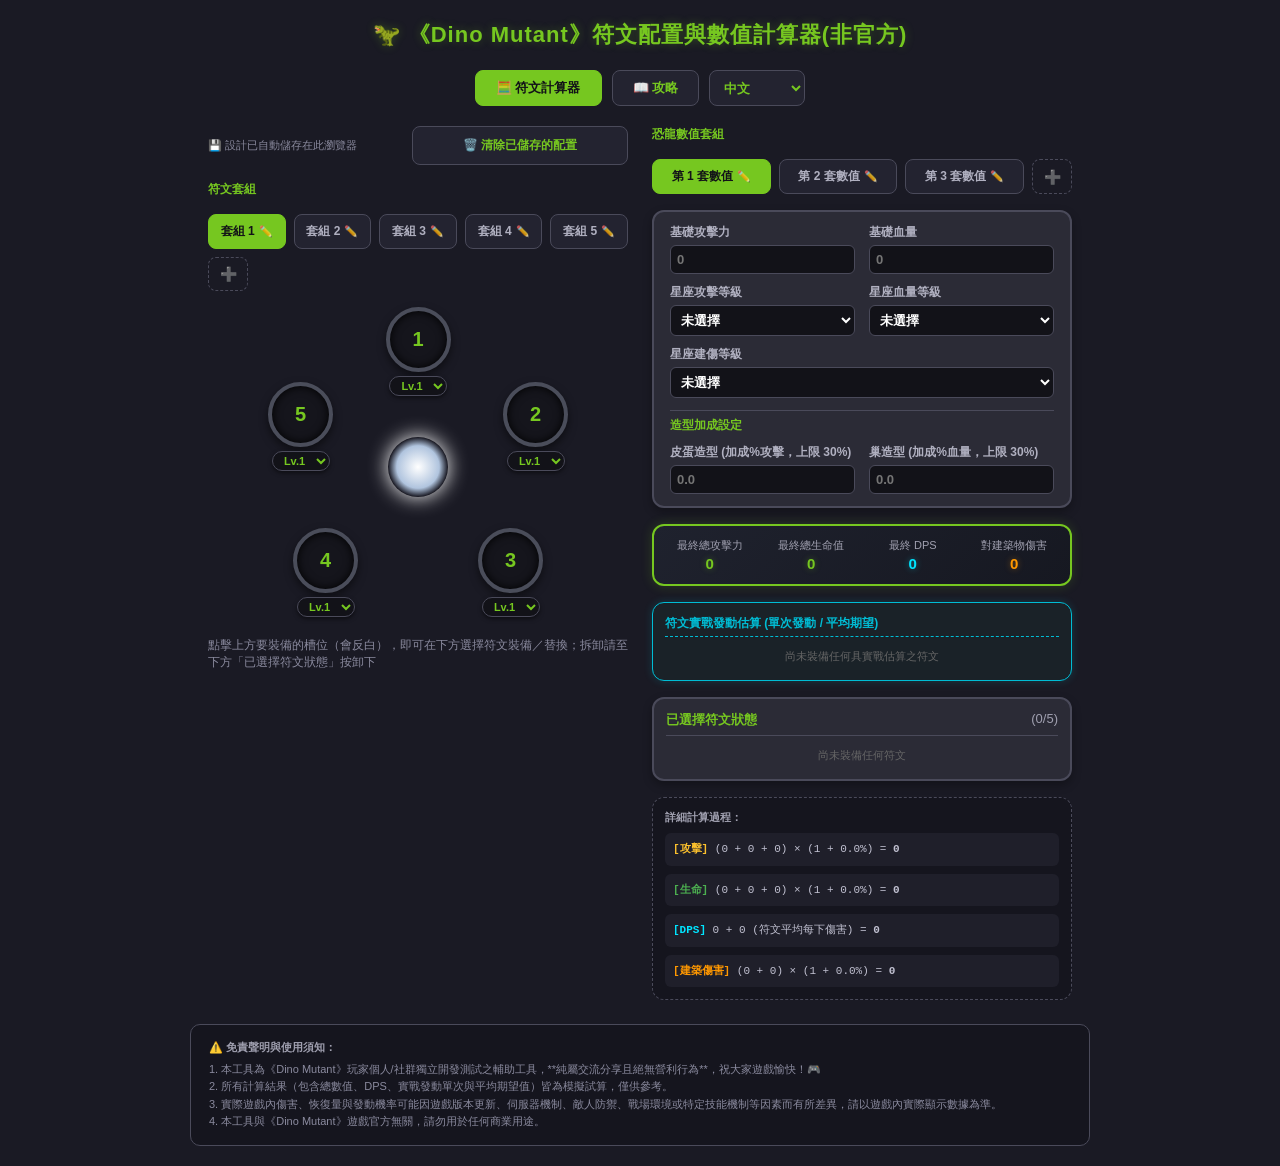
==== commit f18ebcef: "版本16:星座等級下拉選單直接顯示對應數值(如「Lv.35 (343)」)，移除右下角總結欄位 Co-Authored-By: Claude Sonnet 5 <noreply@anthropic.c" ====
--- a/index.html
+++ b/index.html
@@ -110,13 +110,9 @@
           <label for="astroHpLevelSelect" data-i18n="label.astroHpLevel">星座血量等級</label>
           <select id="astroHpLevelSelect" class="stat-input" onchange="updateConstellationHpLevel(this.value)"></select>
         </div>
-        <div class="stat-input-group">
+        <div class="stat-input-group" style="grid-column: span 2;">
           <label for="astroBuildLevelSelect" data-i18n="label.astroBuildLevel">星座建傷等級</label>
           <select id="astroBuildLevelSelect" class="stat-input" onchange="updateConstellationBuildLevel(this.value)"></select>
-        </div>
-        <div class="stat-input-group">
-          <label data-i18n="label.astroLevelStats">星座加成 (攻擊／血量／建築物傷害)</label>
-          <div id="astroLevelStatsDisplay" class="stat-input" style="display:flex; align-items:center; color:#8a8a9e;">—</div>
         </div>
 
         <!-- 造型加成選單 -->
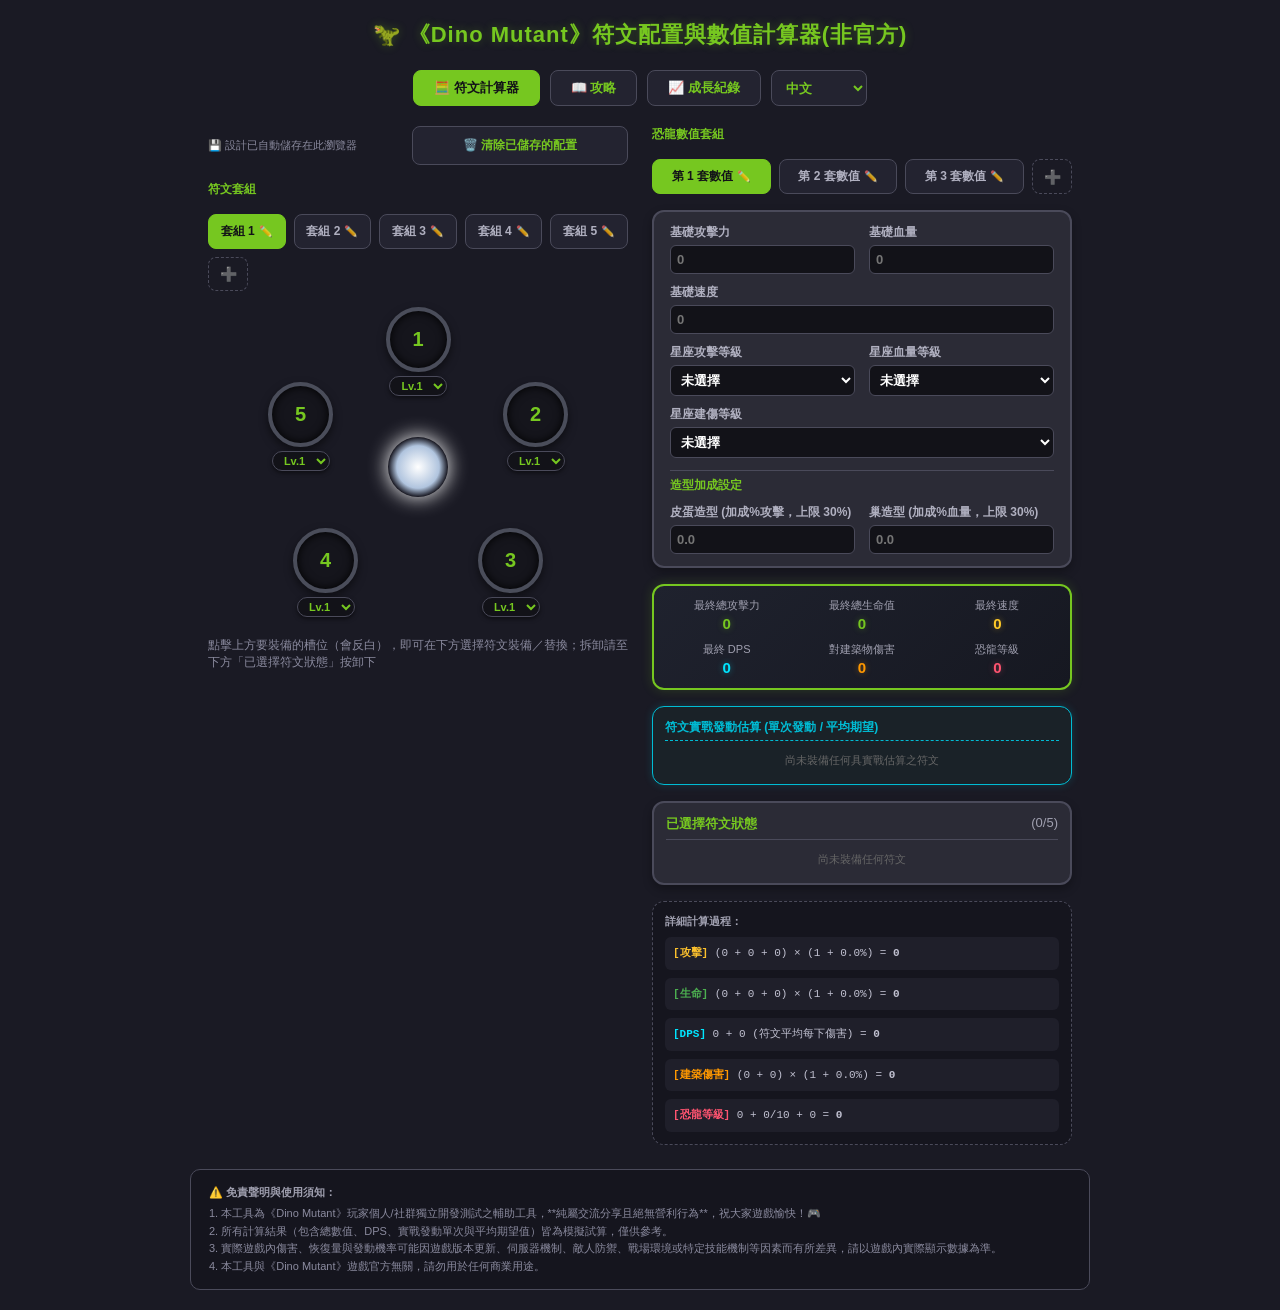
==== commit 1bec1fb4: "版本17:新增速度數值與恐龍等級(攻擊+血量/10+速度)，新增成長紀錄頁面(每日攻擊/血量/速度歷史記錄、可編輯、趨勢折線圖) Co-Authored-By: Claude Sonnet 5 <no" ====
--- a/index.html
+++ b/index.html
@@ -17,6 +17,7 @@
   <nav class="site-nav">
     <a href="index.html" class="active" data-i18n="nav.calculator">🧮 符文計算器</a>
     <a href="guide.html" data-i18n="nav.guide">📖 攻略</a>
+    <a href="growth.html" data-i18n="nav.growth">📈 成長紀錄</a>
     <select id="langSelect" class="lang-select" onchange="setLanguage(this.value)">
       <option value="zh">中文</option>
       <option value="en">English</option>
@@ -102,6 +103,10 @@
           <label for="hpInput" data-i18n="label.baseHp">基礎血量</label>
           <input type="number" id="hpInput" class="stat-input" placeholder="0" min="0" oninput="validateNumber(this, 'hp')">
         </div>
+        <div class="stat-input-group" style="grid-column: span 2;">
+          <label for="speedInput" data-i18n="label.baseSpeed">基礎速度</label>
+          <input type="number" id="speedInput" class="stat-input" placeholder="0" min="0" oninput="validateNumber(this, 'speed')">
+        </div>
         <div class="stat-input-group">
           <label for="astroAtkLevelSelect" data-i18n="label.astroAtkLevel">星座攻擊等級</label>
           <select id="astroAtkLevelSelect" class="stat-input" onchange="updateConstellationAtkLevel(this.value)"></select>
@@ -127,7 +132,7 @@
         </div>
       </div>
 
-      <!-- 最終計算結果顯示 (4欄) -->
+      <!-- 最終計算結果顯示 -->
       <div class="result-panel">
         <div class="result-item">
           <span class="result-title" data-i18n="result.finalAtk">最終總攻擊力</span>
@@ -138,12 +143,20 @@
           <span class="result-value" id="finalHpVal">0</span>
         </div>
         <div class="result-item">
+          <span class="result-title" data-i18n="result.finalSpeed">最終速度</span>
+          <span class="result-value speed" id="finalSpeedVal">0</span>
+        </div>
+        <div class="result-item">
           <span class="result-title" data-i18n="result.finalDps">最終 DPS</span>
           <span class="result-value dps" id="finalDpsVal">0</span>
         </div>
         <div class="result-item">
           <span class="result-title" data-i18n="result.finalBuildingAtk">對建築物傷害</span>
           <span class="result-value building" id="finalBuildingAtkVal">0</span>
+        </div>
+        <div class="result-item">
+          <span class="result-title" data-i18n="result.dinoLevel">恐龍等級</span>
+          <span class="result-value dino-level" id="dinoLevelVal">0</span>
         </div>
       </div>
 
@@ -180,6 +193,9 @@
         </div>
         <div class="calc-formula" id="buildingAtkFormulaDetails">
           <span class="highlight-building">[建築傷害]</span> (0 + 0) × (1 + 0%) = 0
+        </div>
+        <div class="calc-formula" id="dinoLevelFormulaDetails">
+          <span class="highlight-dino-level">[恐龍等級]</span> 0 + 0/10 + 0 = 0
         </div>
       </div>
     </div>
--- a/style.css
+++ b/style.css
@@ -423,8 +423,8 @@
   border-radius: 12px;
   padding: 12px 8px;
   display: grid;
-  grid-template-columns: repeat(4, 1fr);
-  gap: 6px;
+  grid-template-columns: repeat(3, 1fr);
+  gap: 10px 6px;
   align-items: center;
   box-shadow: 0 0 12px rgba(118, 199, 32, 0.2);
 }
@@ -458,6 +458,16 @@
 .result-value.building {
   color: #ff9800;
   text-shadow: 0 0 6px rgba(255, 152, 0, 0.4);
+}
+
+.result-value.speed {
+  color: #ffca28;
+  text-shadow: 0 0 6px rgba(255, 202, 40, 0.4);
+}
+
+.result-value.dino-level {
+  color: #ff5470;
+  text-shadow: 0 0 6px rgba(255, 84, 112, 0.4);
 }
 
 /* 已選擇符文列表面板 */
@@ -616,6 +626,8 @@
 .highlight-hp { color: #4caf50; font-weight: bold; }
 .highlight-dps { color: #00e5ff; font-weight: bold; }
 .highlight-building { color: #ff9800; font-weight: bold; }
+.highlight-speed { color: #ffca28; font-weight: bold; }
+.highlight-dino-level { color: #ff5470; font-weight: bold; }
 
 /* 符文展示板 */
 .rune-board {
@@ -818,3 +830,100 @@
   align-items: center;
   gap: 6px;
 }
+
+/* 成長紀錄頁面 */
+.growth-form-actions {
+  display: flex;
+  gap: 10px;
+  margin-top: 12px;
+}
+
+.growth-range-bar {
+  display: flex;
+  flex-wrap: wrap;
+  align-items: flex-end;
+  gap: 12px;
+  margin-bottom: 14px;
+}
+
+.growth-range-bar .stat-input-group {
+  flex: 1;
+  min-width: 140px;
+}
+
+.growth-reset-range-btn {
+  flex: 0 0 auto;
+  white-space: nowrap;
+}
+
+.growth-chart-wrap {
+  position: relative;
+  width: 100%;
+  background-color: #15151e;
+  border: 1px solid var(--border-color);
+  border-radius: 10px;
+  padding: 8px;
+}
+
+.growth-chart-svg {
+  width: 100%;
+  height: auto;
+  display: block;
+}
+
+.growth-chart-empty {
+  position: absolute;
+  top: 50%;
+  left: 50%;
+  transform: translate(-50%, -50%);
+  color: #666;
+  font-size: 12px;
+}
+
+.growth-chart-legend {
+  display: flex;
+  flex-wrap: wrap;
+  gap: 16px;
+  margin-top: 10px;
+  font-size: 12px;
+  color: #c0c0d0;
+}
+
+.growth-chart-legend span {
+  display: flex;
+  align-items: center;
+  gap: 6px;
+}
+
+.growth-legend-dot {
+  display: inline-block;
+  width: 10px;
+  height: 10px;
+  border-radius: 50%;
+}
+
+.growth-action-edit, .growth-action-delete {
+  cursor: pointer;
+  font-weight: bold;
+  font-size: 11px;
+  padding: 2px 8px;
+  border-radius: 4px;
+  margin: 0 2px;
+  white-space: nowrap;
+}
+
+.growth-action-edit {
+  color: #76c720;
+  background-color: rgba(118, 199, 32, 0.1);
+}
+.growth-action-edit:hover {
+  background-color: rgba(118, 199, 32, 0.25);
+}
+
+.growth-action-delete {
+  color: #ff5252;
+  background-color: rgba(255, 82, 82, 0.1);
+}
+.growth-action-delete:hover {
+  background-color: rgba(255, 82, 82, 0.25);
+}
